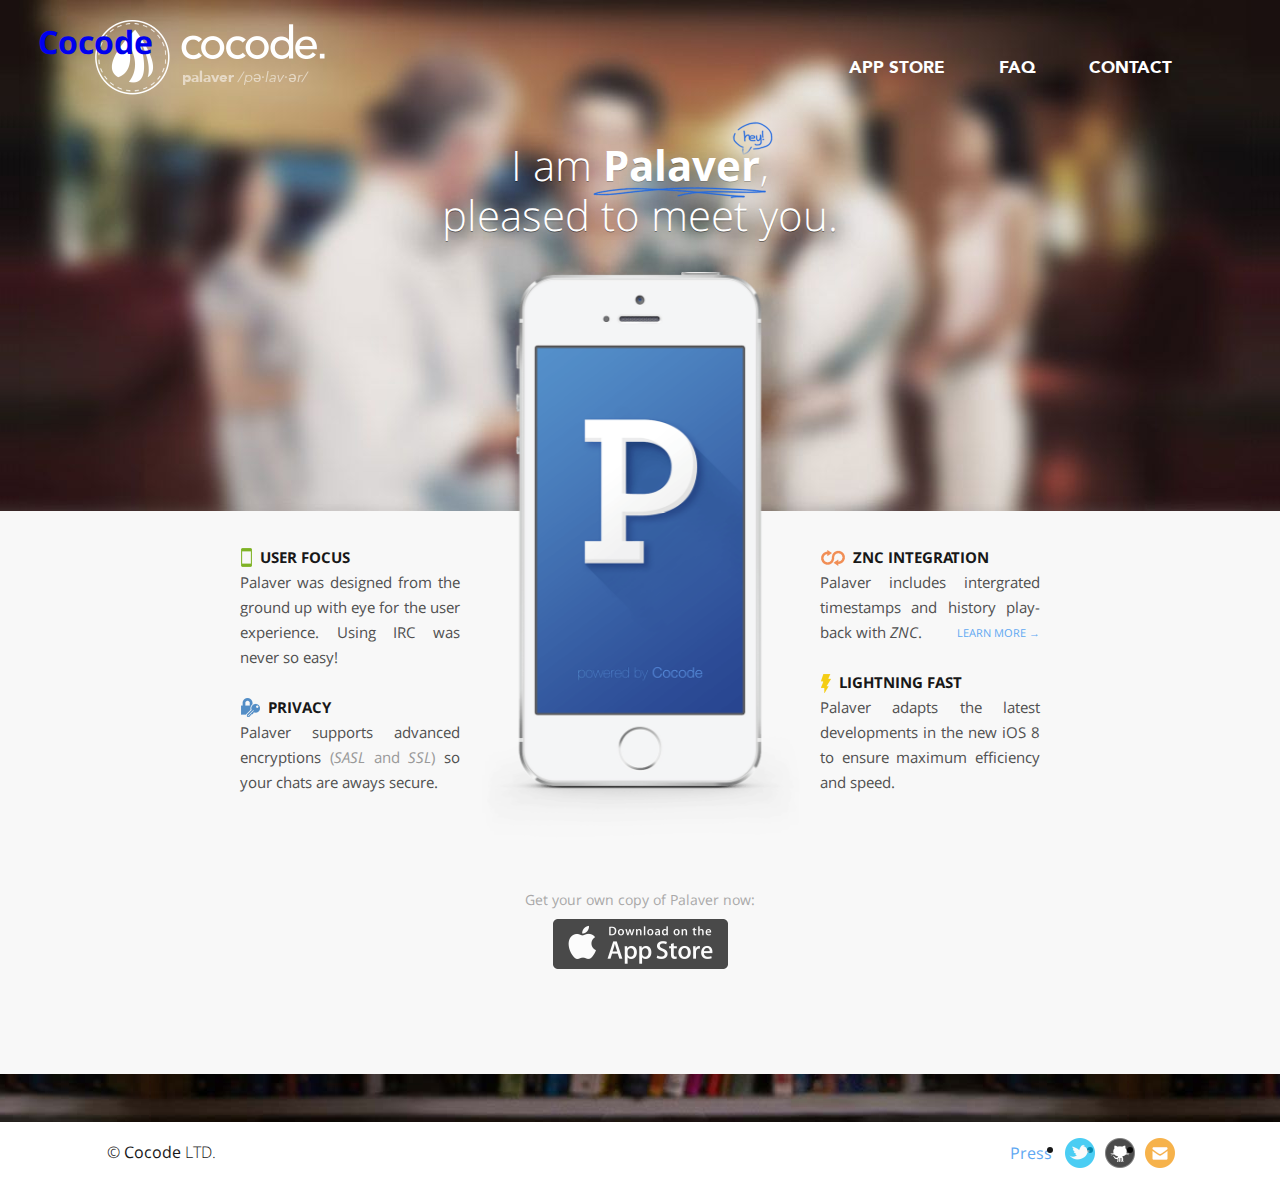
==== index.html @ 532088c6 "Improve meta tag description" ====
<!DOCTYPE html>
<html lang="en">
<head>
    <meta charset="utf-8"/>
    <meta name="viewport" content="width=device-width, initial-scale=1.0, maximum-scale=1.0, user-scalable=0" >
    <meta name="description" content="Palaver is an advanced IRC client for iPhone and iPad featuring a unique user interface which makes using IRC a pleasure. Palaver features iCloud support, ZNC push notifications, and much more.">
    <meta name="apple-itunes-app" content="app-id=538073623">
    <meta name="keywords" content="IRC, colloquy, palaver, chat, iOS, iPhone, iPad, apple, best, 2014">
    <meta name="robots" content="index, follow">

    <title>Palaver &middot; IRC Client for iPhone/iPad</title>

    <link rel="shortcut icon" href="http://cocode.org/theme/images/favicon.ico" type="image/x-icon"/>
    <link rel="publisher" href="https://plus.google.com/110121674918429631947"/>
    <link rel="stylesheet" href="/css/font/fonts.css" type="text/css"/>
    <link rel="stylesheet" href="/css/palaver.css" type="text/css"/>
</head>

<body id="iphone">
    <section>
        <header>
            <a href="/">
                <h1>Cocode</h1>
            </a>

            <ul>
                <li><a href="/">palaver <i>/p&#601;&#183;lav&#183;&#601;r/</i></a></li>
                <!--<li><a href="http://cocode.org/">website <i>/web&#183;s&#299;t/</i></a></li>-->
                <li><a href="http://cocode.org/blog">blog <i>/bl&#244;g/</i></a></li>
            </ul>

            <nav>
                <ul>
                    <li><a target="_blank" href="https://itunes.apple.com/us/app/palaver/id538073623?ls=1&mt=8">App Store</a></li>
                    <li><a href="/faq/">FAQ</a></li>
                    <li><a href="mailto:support@palaverapp.com">Contact</a></li>
                </ul>
            </nav>

            <h2>I am <mark><div class="doodle"></div>Palaver</mark>,<br />pleased to meet you.</h2>
        </header>
    </section>

    <section>
        <ul>
            <li>
                <h3>User focus</h3>
                <p>Palaver was designed from the ground up with eye for the user experience. Using IRC was never so easy!</p>
            </li>

            <li>
                <h3>Privacy</h3>
                <p>Palaver supports advanced encryptions <span>(<em>SASL</em> and <em>SSL</em>)</span> so your chats are aways secure.
            </li>

            <li>
                <h3>ZNC integration</h3>
                <p>Palaver includes intergrated timestamps and history play- back with <em>ZNC</em>.<a href="/faq/">Learn more &rarr;</a></p>
            </li>

            <li>
                <h3>Lightning fast</h3>
                <p>Palaver adapts the latest developments in the new iOS 8 to ensure maximum efficiency and speed.</p>
            </li>
        </ul>
    </section>

    <aside>
        <video></video>
    </aside>

    <section>
        <p>Get your own copy of Palaver now:</p>
        <a target="_blank" href="https://itunes.apple.com/us/app/palaver/id538073623?ls=1&mt=8">Download from the App Store</a>
    </section>

    <div class="hr">
        <canvas></canvas>
    </div>

    <!--
    <section>
        <article>
            <h2>What <mark>users</mark> think</h2>
            <blockquote>&ldquo; Best iOS IRC client - This far surpasses anything else I've use in iOS. It's easy to use, has a nice UI, and has lots of nice features. &rdquo; <span>- Pooh Bear</span></blockquote>
        </article>

        <article>
            <h2>Get in <mark>touch</mark></h2>
            <input type="text" placeholder="Name" />
            <input type="text" placeholder="Email" />
            <textarea placeholder="What's up?"></textarea>
            <input type="submit" value="Send" />
        </article>
    </section>
    -->

    <footer>
        <span>&copy; <b>Cocode</b> LTD.</span>

        <ul>
            <li><a style="background: none;text-indent: 0px;width: 45px;line-height:1.9" href="https://github.com/cocodelabs/palaver-presskit" target="_blank">Press</a></li>
            <li class="twitter"><a target="_blank" href="https://twitter.com/palaverapp">Twitter</a></li>
            <li class="github"><a target="_blank" href="https://github.com/cocodelabs">Github</a></li>
            <li class="email"><a target="_blank" href="mailto:support@palaverapp.com">Email</a></li>
        </ul>

        <canvas></canvas>
    </footer>

    <div id="loading"></div>

    <script type="text/javascript" src="/js/libs/modernizr.min.js"></script>
    <script type="text/javascript" src="js/libs/jquery.min.js"></script>
    <script type="text/javascript" src="js/script.js"></script>
</body>
</html>
---- css/font/fonts.css ----
@font-face {
    font-family: 'AvenirBlack';
    src: url('avenir_black.eot');
    src: url('avenir_black.eot') format('embedded-opentype'),
         url('avenir_black.woff') format('woff'),
         url('avenir_black.ttf') format('truetype'),
         url('avenir_black.svg#AvenirBlack') format('svg');
}

@font-face {
    font-family: 'AvenirItalic';
    src: url('avenirnextltproit.eot');
    src: url('avenirnextltproit.eot') format('embedded-opentype'),
         url('avenirnextltproit.woff') format('woff'),
         url('avenirnextltproit.ttf') format('truetype'),
         url('avenirnextltproit.svg#AvenirNextLTProItalic') format('svg');
}

@font-face {
  font-family: 'Open Sans';
  font-style: normal;
  font-weight: 300;
  src: local('Open Sans Light'), local('OpenSans-Light'), url(DXI1ORHCpsQm3Vp6mXoaTaRDOzjiPcYnFooOUGCOsRk.woff) format('woff');
}
@font-face {
  font-family: 'Open Sans';
  font-style: normal;
  font-weight: 400;
  src: local('Open Sans'), local('OpenSans'), url(cJZKeOuBrn4kERxqtaUH3bO3LdcAZYWl9Si6vvxL-qU.woff) format('woff');
}
@font-face {
  font-family: 'Open Sans';
  font-style: normal;
  font-weight: 700;
  src: local('Open Sans Bold'), local('OpenSans-Bold'), url(k3k702ZOKiLJc3WVjuplzKRDOzjiPcYnFooOUGCOsRk.woff) format('woff');
}
@font-face {
  font-family: 'Open Sans';
  font-style: italic;
  font-weight: 300;
  src: local('Open Sans Light Italic'), local('OpenSansLight-Italic'), url(PRmiXeptR36kaC0GEAetxvR_54zmj3SbGZQh3vCOwvY.woff) format('woff');
}
@font-face {
  font-family: 'Open Sans';
  font-style: italic;
  font-weight: 400;
  src: local('Open Sans Italic'), local('OpenSans-Italic'), url(xjAJXh38I15wypJXxuGMBrrIa-7acMAeDBVuclsi6Gc.woff) format('woff');
}
@font-face {
  font-family: 'Open Sans';
  font-style: italic;
  font-weight: 700;
  src: local('Open Sans Bold Italic'), local('OpenSans-BoldItalic'), url(PRmiXeptR36kaC0GEAetxhbnBKKEOwRKgsHDreGcocg.woff) format('woff');
}
---- css/palaver.css ----
/* General */
html {
    -webkit-text-size-adjust:100%;
    -ms-text-size-adjust:100%;
    -webkit-font-smoothing:antialiased;
    text-rendering:optimizeLegibility;
}

body { 
    width: 1090px; /* 75% */
    margin: 20px auto 0 auto;
    padding: 0;
    background: #f8f8f8;
    font-family:'Open Sans', sans-serif;
    color: #181818;
    font-weight:400;
    font-style:normal;
    font-size: 16px;
}

a {
    text-decoration:none;

    -webkit-transition: opacity 0.3s ease-in-out, color 0.3s ease-in-out, background 0.3s ease-in-out, border-bottom 0.3s ease-in-out;
    -moz-transition: opacity 0.3s ease-in-out, color 0.3s ease-in-out, background 0.3s ease-in-out, border-bottom 0.3s ease-in-out;
    -o-transition: opacity 0.3s ease-in-out, color 0.3s ease-in-out, background 0.3s ease-in-out, border-bottom 0.3s ease-in-out;
    transition: opacity 0.3s ease-in-out, color 0.3s ease-in-out, background 0.3s ease-in-out, border-bottom 0.3s ease-in-out;
}

ol a {
    color: #3fa2ee;
}

ol a:hover{
    color: #2f88cd;
}


* {
    -webkit-touch-callout:text;
    -webkit-user-select:text;
    -khtml-user-select:text;
    -moz-user-select:text;
    -ms-user-select:text;
    user-select:text;
}

header h1,
section:last-of-type article:nth-of-type(2) h2 mark::before,
section:last-of-type input,
footer ul li a {
    background: url(../images/sprite.png) no-repeat;
    background-size: 512px 801px;
}

/* Header */
section:first-child {
    position: absolute;
    top: 0;
    left: 0;
    right: 0;
    width: 100%;
    height: 511px;
    overflow: hidden;
    text-align: center;
    clear: both;
    float: left;
    background: url(../images/bg_middle.jpg), url(../images/bg_repeat.jpg);
    background-repeat: no-repeat, repeat-x;
    background-position: center top, center top;
}

body#faq section:first-child {
        height: 320px;
}

header {
    width: 1090px;
    display: inline-block;
    margin: 20px auto;
}

header h1 {
    text-indent: -100%;
    background-position: 0px -726px;
    width: 230px;
    height: 75px;
    float: left;
    margin: 0;
    padding: 0;
}

header > ul {
    position: absolute;
    padding: 0;
    margin: 0;
    list-style: none;
    text-align: left;
    z-index: 2;
}

header > ul li {
    color: #e6d9c6;
    font-family: 'AvenirBlack', sans-serif;
    display: none;
    padding: 6px 0;
    margin: 0 0 0 87px;
    font-size: 15px;
    white-space: nowrap;
    opacity: 0;
    -webkit-transition: opacity 0.5s ease-in-out;
    -moz-transition: opacity 0.5s ease-in-out;
    -o-transition: opacity 0.5s ease-in-out;
    transition: opacity 0.5s ease-in-out;
}

header > ul li:first-child a {
    padding: 41px 0 0 87px;
    margin: 0 0 0 -87px;
    display: block;
}

header > ul li a {
    color: #e6d9c6;
    font-family: 'AvenirBlack', sans-serif;
    font-size: 15px;
}

header > ul:hover li {
    width: 142px;
    display: block;
    
    border-bottom: 1px solid rgba(255, 255, 255, 0.2);
    opacity: 1;
}

header > ul:hover li:last-child {
    border-bottom: none;
}

header > ul:hover li:hover a {
    color: #fff;
}

header > ul li:first-child {
    display: block;
    opacity: 1;
}

header > ul li i {
    font-style: normal;
    font-family: 'AvenirItalic', sans-serif;
}

header nav ul {
    font-family: 'AvenirBlack', sans-serif;
    list-style: none;
    float: right;
    opacity: 1;
}

header nav li {
    float: left;
    margin: 20px 0 0 28px;
}

header nav li:first-child {
    margin: 20px 0 0 0;
}

header nav li a:hover {
    background: rgba(255, 255,255, 0.2);
}

header nav li a {
    text-transform: uppercase;
    font-size: 17px;
    color: #fff;
    padding: 5px 13px 3px 13px;
    border-radius: 30px;
}

header h2 {
    font-weight: 300;
    font-size: 42px;
    line-height: 50px;
    color: #fff;
    text-shadow: 0px 1px 0px rgba(0,0,0,0.4);
    margin: 120px 0 0 0;
}

body#faq header h2 { margin: 107px 0 0 0; }

header h2 mark .doodle {
    content: "";
    background: url(../images/palaver_doodle.png) no-repeat center;
    background-size: 100% 100%;
    width: 242px;
    height: 138px;
    display: inline-block;
    position: absolute;
    margin: -45px 0 0 -42px;
}

mark {
    font-weight: 700;
    background: none;
    color: inherit;
}

/* Content part */
section:nth-of-type(2) {
    margin: 500px 0 0 0;
    float: left;
    width: 100%;
}

body#faq section:nth-of-type(2) { margin: 315px 0 0 0; }

section:nth-of-type(2) ul {
    list-style: none;
    padding: 0;
    margin: 0;
}

body#iphone section:nth-of-type(2) ul {
    width: 800px;
    margin: 0 auto;
}

section:nth-of-type(2) ul li {
    width: 220px;
    text-align: justify;
    float: left;
    font-size: 15px;
    line-height: 25px;
}

section:nth-of-type(2) ul li:nth-of-type(2) { clear: left; }
section:nth-of-type(2) ul li:nth-of-type(3),
section:nth-of-type(2) ul li:nth-of-type(4) { float: right; }
section:nth-of-type(2) ul li:nth-of-type(3) { margin-top: -150px; }
section:nth-of-type(2) ul li:nth-of-type(4) { margin-top: -25px; }

section:nth-of-type(2) ul li p {
    color: #505050;
    padding: 0;
    margin: 0;
}

section:nth-of-type(2) ul li p span {
    color: #9a9a9a;
}

section:nth-of-type(2) ul li p a {
    display: inline-block;
    float: right;
    font-size: 11px;
    color: #5fa8f2;
    text-transform: uppercase;
}

section:nth-of-type(2) ul li p a:hover {
    color: #3e6aad;
}

section:nth-of-type(2) ul li h3 {
    text-transform: uppercase;
    font-size: 15px;
    padding: 0;
    margin: 25px 0 0 0;
}

section:nth-of-type(2) ul li:nth-of-type(1) h3::before { 
    content: "";
    background: url(../images/icon_userfocus.png);
    background-size: 100% 100%;
    width: 11px;
    height: 19px;
    display: inline-block;
    margin: 0 8px -4px 1px;
}

section:nth-of-type(2) ul li:nth-of-type(2) h3::before { 
    content: "";
    background: url(../images/icon_privacy.png);
    background-size: 100% 100%;
    width: 19px;
    height: 19px;
    display: inline-block;
    margin: 0 8px -4px 1px;
}

section:nth-of-type(2) ul li:nth-of-type(3) h3::before { 
    content: "";
    background: url(../images/icon_znc.png);
    background-size: 100% 100%;
    width: 24px;
    height: 16px;
    display: inline-block;
    margin: 0 8px -3px 1px;
}

section:nth-of-type(2) ul li:nth-of-type(4) h3::before { 
    content: "";
    background: url(../images/icon_performance.png);
    background-size: 100% 100%;
    width: 10px;
    height: 19px;
    display: inline-block;
    margin: 0 8px -5px 1px;
}

/* iphone and ipad models */
body#iphone aside {
    background: url(../images/iphone.png) no-repeat center;
    background-size: 100% 100%;
    width: 320px;
    height: 566px;
    margin: 252px auto 0 auto;
    left: 0;
    right: 0;
    position: absolute;
    z-index: 2;
}

/*temporary till video is actually made */
video { display: none; }

/* download now button */
section:nth-of-type(3) {
    float: left;
    width:100%;
    text-align: center;
    padding: 60px 0 60px 0;
}

section:nth-of-type(3) p {
    color: #a9a8a8;
    font-size:14px;
    margin: 10px 0 10px 0;
}

section:nth-of-type(3) a {
    background: url(../images/appstore.png);
    background-size: 100% 100%;
    width: 175px;
    height: 50px;
    display: inline-block;
    text-indent: -500px;
    overflow: hidden;
    opacity: 0.7;
}

section:nth-of-type(3) a:hover {
    opacity: 1;
}

/* Horizontal line */
.hr {
    margin: 0 0 48px 0;
    width: 100%;
    float: left;
}

.hr > canvas {
    display: block;
    position: absolute;
    left: 0;
    right: 0;
    width: 100%;
    padding: 0;
    background: url(../images/background_repeatable.jpg);
    background-position: center 235px;
    border: none;
    height: 50px;
    z-index: -2;
}


/* prefooter */
section:last-of-type {
    float: left;
    display: block;
    margin: 25px 0 40px 0;
}

section:last-of-type article:nth-of-type(1){
    float: left;
    width: 50%;
}

section:last-of-type article:nth-of-type(2){
    float: right;
    width: 50%;
}

section:last-of-type h2 {
    font-weight: 300;
    font-size: 25px;
    margin: 0 15px 15px 15px;
    padding: 0;
}

section:last-of-type article:nth-of-type(2) h2 mark::before {
    content: "";
    background-position: -382px -607px;
    width: 51px;
    height: 32px;
    display: block;
    position: absolute;
    margin: -40px 0 0 113px;
}

section:last-of-type blockquote {
    padding: 0;
    margin: 0;
    font-size: 16px;
    font-style: italic;
    margin: 5px 40px 0 15px;
    line-height: 30px;
}

section:last-of-type blockquote span {
    float: right;
    display: block;
    margin: 5px 10px 0 0;
    font-style: normal;
    font-size: 15px;
    font-weight: bold;
}

section:last-of-type input, section:last-of-type textarea {
    display: block;
    background-color: #eee;
    border-radius: 3px;
    border: none;
    outline: none;
    padding: 7px 15px 7px 33px;
    margin: 5px 15px 0 15px;
    font-size: 16px;
    font-family: 'Open Sans', sans-serif;
}

section:last-of-type input:nth-of-type(1){
    background-position: -396px -722px;
}

section:last-of-type input:nth-of-type(2){
    background-position: -396px -696px;
}

section:last-of-type textarea {
    width: 94%;
    -webkit-box-sizing: border-box;
    -moz-box-sizing: border-box;
    box-sizing: border-box;
    display: block;
    padding: 7px 15px 7px 15px;
}

section:last-of-type input:nth-of-type(3) {
    background: #ddd;
    border: none;
    border-radius: 5px;
    padding: 9px 18px;
    margin: -47px 30px 1px 0;
    float: right;
    display: block;
    outline: none;

    color: #999;
    font-weight: bold;
    font-family: 'Open Sans', sans-serif;
    font-size: 13px;
    text-transform: uppercase;
    cursor: pointer;

    -webkit-transition: color 0.3s ease-in-out, background 0.3s ease-in-out, border-bottom 0.3s ease-in-out;
    -moz-transition: color 0.3s ease-in-out, background 0.3s ease-in-out, border-bottom 0.3s ease-in-out;
    -o-transition: color 0.3s ease-in-out, background 0.3s ease-in-out, border-bottom 0.3s ease-in-out;
    transition: color 0.3s ease-in-out, background 0.3s ease-in-out, border-bottom 0.3s ease-in-out;
}

section:last-of-type input:nth-of-type(3):hover {
    background: #e18345;
    color: #fff;
}

section:last-of-type input:nth-of-type(3):active {
    background: #ef9052;
}


 /*footer */
footer {
    background: #fff;
    display: inline-block;
    width: 100%;
}

footer span {
    font-weight: 300;
    margin-top: 19px;
    display: block;
    float: left;
    padding: 0 0 0 12px;
}

footer canvas {
    background: #fff;
    width: 100%;
    height: 60px;
    left: 0;
    position: absolute;
    z-index: -2;
    box-shadow: 0px 0px 2px rgba(0, 0, 0, 0.3);
}

footer ul {
    float: right;
    margin: 16px 0px 0 0;
    padding: 0;
}

footer ul li {
    float: left;
}

footer ul li a {
    width: 30px;
    height: 30px;
    display: block;
    text-indent: -500px;
    overflow: hidden;
    margin-right: 10px;
    color: #5fa8f2;

    -webkit-transition: all 0.3s ease-in-out;
    -moz-transition: all 0.3s ease-in-out;
    -o-transition: all 0.3s ease-in-out;
    transition: all 0.3s ease-in-out;
}

footer ul li a:hover {
    color: #3e6aad;
}

footer ul li:first-child {
    list-style: none;
}

footer ul li:first-child a {
    width: 95px;
}

footer ul li:first-child img {
    width: 100% !important;
    height: 100% !important;
    float: left;
}
footer ul li.facebook a { background-position: -422px -216px; opacity: 0.7; }
footer ul li.github a { background-position: -452px -216px; opacity: 0.7; }
footer ul li.twitter a { background-position: -482px -216px; opacity: 0.7;}
footer ul li.dribble a { background-position: -392px -216px; opacity: 0.7;}
footer ul li.email a { background-position: -392px -276px; opacity: 0.7;}
footer ul li a:hover { opacity: 1; }

#loading {
    position: fixed;
    display: block;
    height: 5px;
    width: 0%;
    top: 0;
    left: 0;
    background: #3e6aad;
    opacity: 1;

    -webkit-transition: width 1s ease-in-out, opacity 0.4s ease-in-out;
    -moz-transition: width 1s ease-in-out, opacity 0.4s ease-in-out;
    -o-transition: width 1s ease-in-out, opacity 0.4s ease-in-out;
    transition: width 1s ease-in-out, opacity 0.4s ease-in-out;
}

#loading.animate {
    width: 100%;
}

#loading.fade {
    opacity: 0;
}

mark {
    font-weight: 700;
    background: none;
    color: inherit;
}

/* FAQ */
body#faq ol {
    -moz-column-count:3;
    -webkit-column-count:3;
    column-count:3;
    padding: 0;
    margin: 0;
}

body#faq ol li { display: inline-block; }
body#faq ol li h3 { padding: 0; margin: 0; }
body#faq ol li p { color: #505050; padding: 0; margin: 7px 0 25px;}


@media screen and (max-width: 1090px) {
    body { 
        width: 860px;
    }

    header {
        width: 860px;
    }

    section:last-of-type input:nth-of-type(3) {
        margin: -47px 25px 1px 0;
    }
}


@media screen and (max-width: 860px) {
    body { 
        width: 650px;
    }

    header {
        width: 650px;
    }

    header h1 {
        width: 75px;
    }

    header > ul {
        display: none;
    }

    body#iphone section:nth-child(2) ul {
        width: 650px;
        margin: 0 auto;
    }

    body#iphone section:nth-child(2) ul li {
        width: 170px;
    }

    body#iphone section:nth-child(2) ul li:nth-of-type(3){
        margin-top: -176px;
    }

    body#iphone aside {
        margin-top: 280px;
    }

    section:last-of-type input:nth-of-type(3) {
        margin: -47px 17px 1px 0 !important;
    }

    body#faq ol {
        -moz-column-count:2;
        -webkit-column-count:2;
        column-count:2;    
    }
}

@media screen and (max-width: 650px) {
    body { 
        width: 95%;
    }

    header {
        width: 95%;
    }

    header h1 {
        background-size: 384px 600px;
        background-position: 0px -544px;
        width: 56px;
        height: 56px;
        margin: 15px auto -70px auto;
        float: none;
        text-indent: -999px;
    }

    header > ul {
        display: none;
    }

    header nav {
        width: 0px;
        position: absolute;
        top: 40px;
        right: 10px;
        z-index: 9999;
    }

    header nav li {
        float: right;
        white-space: nowrap;
        position: relative;
        right: -200px;
    }

    header nav li a {
        background: rgba(0,0,0,0.4);
    }

    header nav li a:hover {
        background: rgba(0,0,0,0.6);
    }

    header nav li.show {
        right: 0px;
    }

    header nav:after{
        content: "☰";
        color: #fff;
        font-size: 30px;
        position: absolute;
        display: block !important;
        right: 10px;
        top: -30px;
    }

    body#iphone section:nth-child(2) ul {
        display:none;
    }

    #iphone section:last-of-type {
        margin: 300px 0 0 0;
    }

    section:last-of-type article:nth-of-type(1){
        float: left;
        width: 100%;
    }

    section:last-of-type article blockquote {
        padding: 0;
        margin: 0 15px;
    }

    section:last-of-type article:nth-of-type(2) {
        display: none;
    }

    body#faq ol {
        -moz-column-count:1;
        -webkit-column-count:1;
        column-count:1;    
    }
}

ol li h3 {
    line-height: 1.2 !important;
}
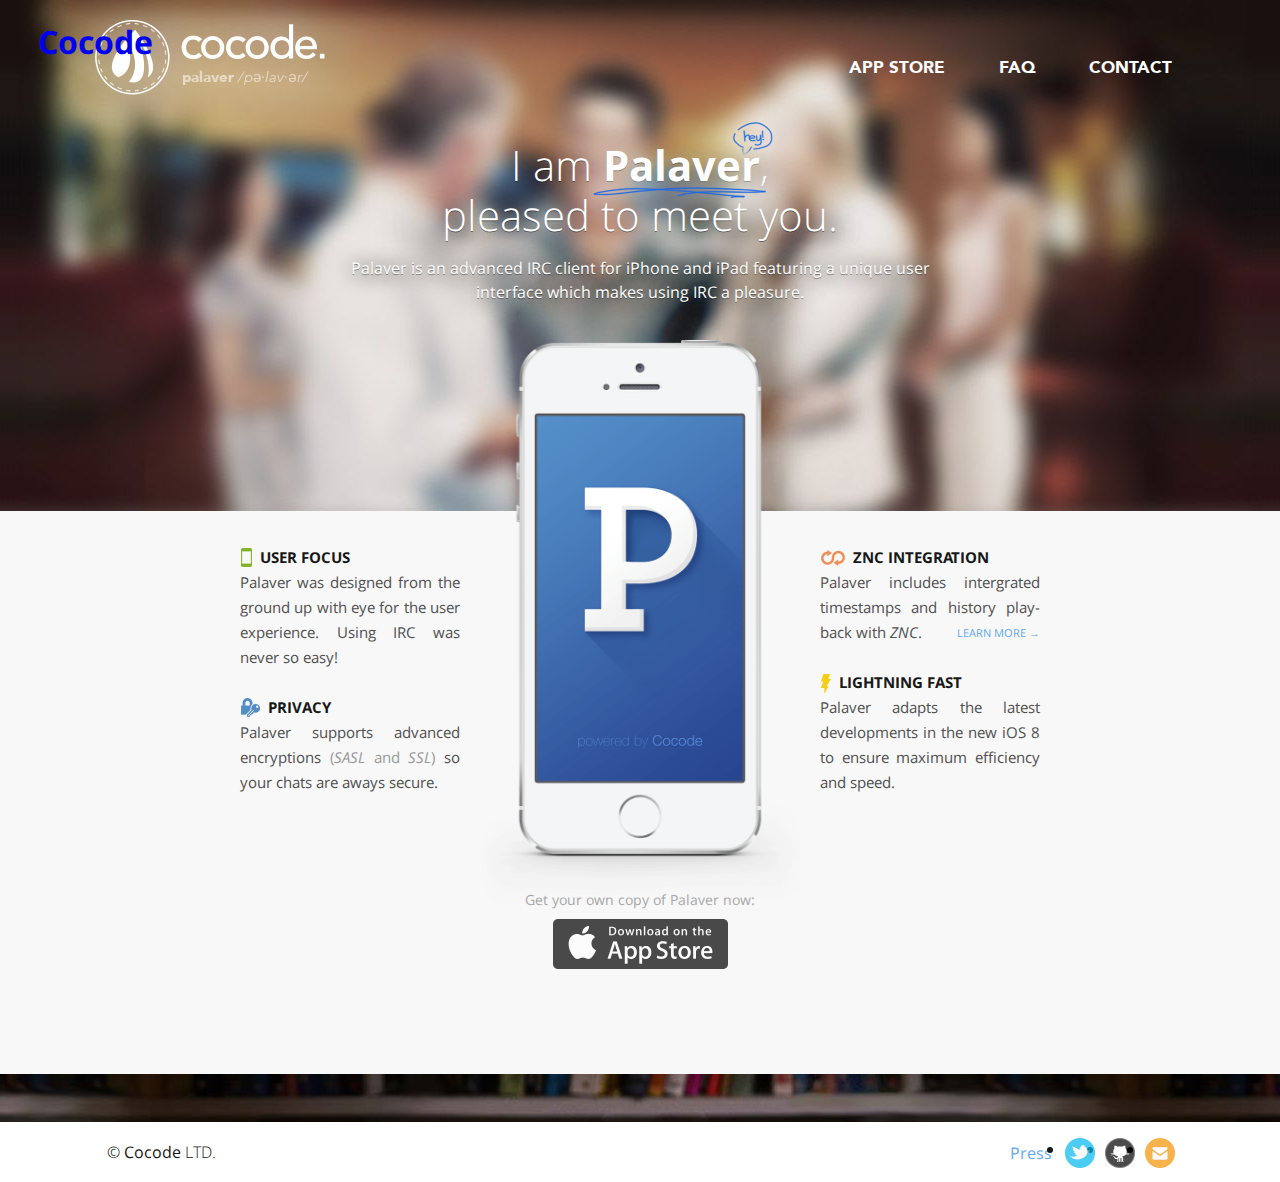
==== commit 9e3359b5: "Add small subtext with explanation what palaver is" ====
--- a/index.html
+++ b/index.html
@@ -5,7 +5,7 @@
     <meta name="viewport" content="width=device-width, initial-scale=1.0, maximum-scale=1.0, user-scalable=0" >
     <meta name="description" content="Palaver is an advanced IRC client for iPhone and iPad featuring a unique user interface which makes using IRC a pleasure. Palaver features iCloud support, ZNC push notifications, and much more.">
     <meta name="apple-itunes-app" content="app-id=538073623">
-    <meta name="keywords" content="IRC, colloquy, palaver, chat, iOS, iPhone, iPad, apple, best, 2014">
+    <meta name="keywords" content="IRC, client, colloquy, palaver, chat, iOS, iPhone, iPad, apple, best, 2014">
     <meta name="robots" content="index, follow">
 
     <title>Palaver &middot; IRC Client for iPhone/iPad</title>
@@ -38,6 +38,7 @@
             </nav>
 
             <h2>I am <mark><div class="doodle"></div>Palaver</mark>,<br />pleased to meet you.</h2>
+            <p>Palaver is an advanced IRC client for iPhone and iPad featuring a unique user interface which makes using IRC a pleasure.</p>
         </header>
     </section>
 
--- a/css/palaver.css
+++ b/css/palaver.css
@@ -189,6 +189,15 @@
     margin: 120px 0 0 0;
 }
 
+header > p {
+    text-shadow: 0px 1px 20px rgba(0,0,0,1), 0px 1px 0px rgba(0,0,0,0.4);
+    color: white;
+    max-width: 600px;
+    margin-left: auto;
+    margin-right: auto;
+    line-height: 150%;
+}
+
 body#faq header h2 { margin: 107px 0 0 0; }
 
 header h2 mark .doodle {
@@ -317,7 +326,7 @@
     background-size: 100% 100%;
     width: 320px;
     height: 566px;
-    margin: 252px auto 0 auto;
+    margin: 320px auto 0 auto;
     left: 0;
     right: 0;
     position: absolute;
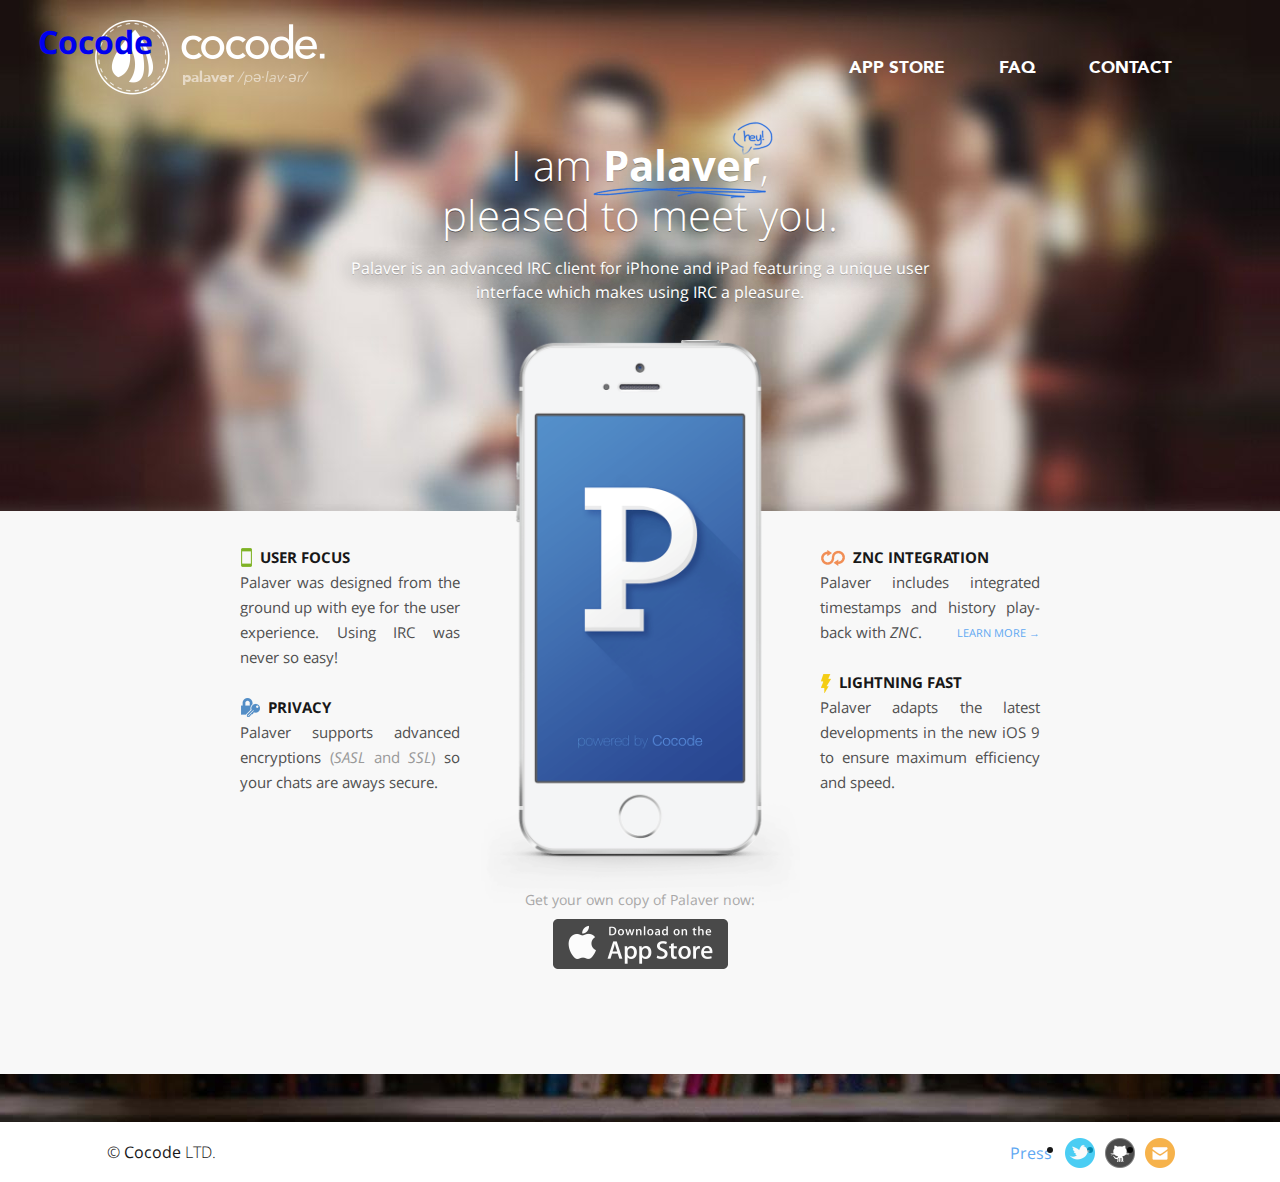
==== commit 428b7f6f: "Fix typo" ====
--- a/index.html
+++ b/index.html
@@ -56,12 +56,12 @@
 
             <li>
                 <h3>ZNC integration</h3>
-                <p>Palaver includes intergrated timestamps and history play- back with <em>ZNC</em>.<a href="/faq/">Learn more &rarr;</a></p>
+                <p>Palaver includes integrated timestamps and history play- back with <em>ZNC</em>.<a href="/faq/">Learn more &rarr;</a></p>
             </li>
 
             <li>
                 <h3>Lightning fast</h3>
-                <p>Palaver adapts the latest developments in the new iOS 8 to ensure maximum efficiency and speed.</p>
+                <p>Palaver adapts the latest developments in the new iOS 9 to ensure maximum efficiency and speed.</p>
             </li>
         </ul>
     </section>
--- a/css/palaver.css
+++ b/css/palaver.css
@@ -190,7 +190,7 @@
 }
 
 header > p {
-    text-shadow: 0px 1px 20px rgba(0,0,0,1), 0px 1px 0px rgba(0,0,0,0.4);
+    text-shadow: 0px 1px 20px rgba(0,0,0,1), 0px 1px 0px rgba(0,0,0,0.2);
     color: white;
     max-width: 600px;
     margin-left: auto;
@@ -665,7 +665,7 @@
     }
 
     body#iphone aside {
-        margin-top: 280px;
+        margin-top: 320px;
     }
 
     section:last-of-type input:nth-of-type(3) {
@@ -686,6 +686,10 @@
 
     header {
         width: 95%;
+    }
+
+    body#iphone aside {
+        margin-top: 400px;
     }
 
     header h1 {
@@ -744,7 +748,7 @@
     }
 
     #iphone section:last-of-type {
-        margin: 300px 0 0 0;
+        margin: 380px 0 0 0;
     }
 
     section:last-of-type article:nth-of-type(1){
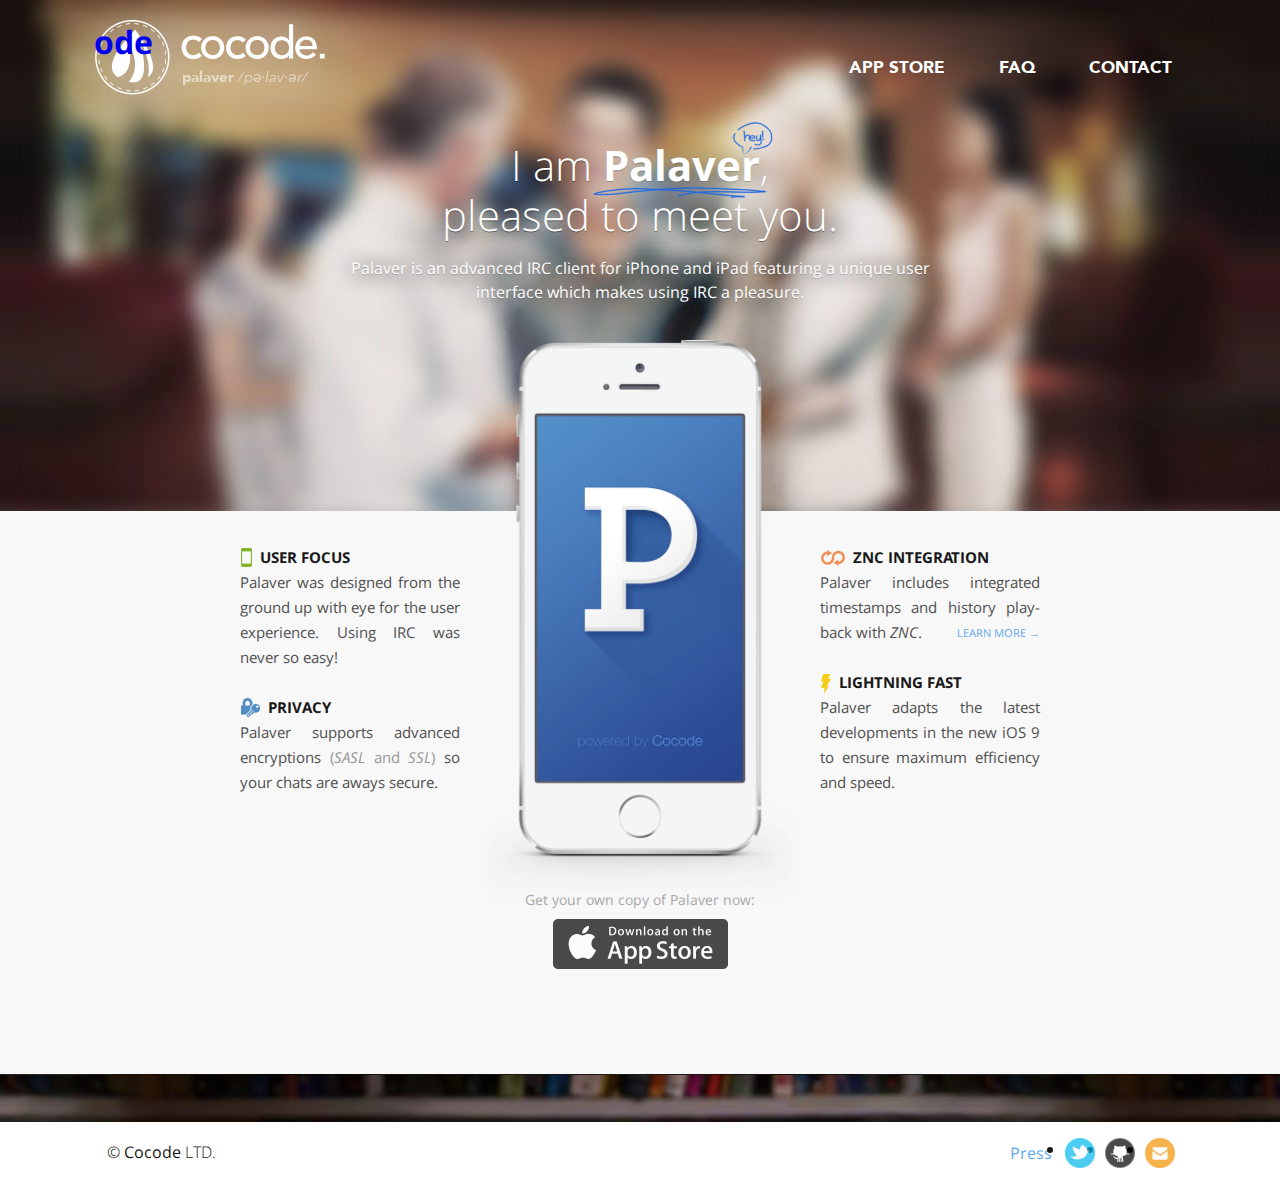
==== commit 98388ad2: "Include official cocode website in logo-menu" ====
--- a/index.html
+++ b/index.html
@@ -10,7 +10,7 @@
 
     <title>Palaver &middot; IRC Client for iPhone/iPad</title>
 
-    <link rel="shortcut icon" href="http://cocode.org/theme/images/favicon.ico" type="image/x-icon"/>
+    <link rel="shortcut icon" href="https://cocode.org/theme/images/favicon.ico" type="image/x-icon"/>
     <link rel="publisher" href="https://plus.google.com/110121674918429631947"/>
     <link rel="stylesheet" href="/css/font/fonts.css" type="text/css"/>
     <link rel="stylesheet" href="/css/palaver.css" type="text/css"/>
@@ -25,8 +25,8 @@
 
             <ul>
                 <li><a href="/">palaver <i>/p&#601;&#183;lav&#183;&#601;r/</i></a></li>
-                <!--<li><a href="http://cocode.org/">website <i>/web&#183;s&#299;t/</i></a></li>-->
-                <li><a href="http://cocode.org/blog">blog <i>/bl&#244;g/</i></a></li>
+                <li><a href="https://cocode.org/">website <i>/web&#183;s&#299;t/</i></a></li>
+                <li><a href="https://cocode.org/blog">blog <i>/bl&#244;g/</i></a></li>
             </ul>
 
             <nav>
--- a/css/palaver.css
+++ b/css/palaver.css
@@ -43,14 +43,6 @@
     -moz-user-select:text;
     -ms-user-select:text;
     user-select:text;
-}
-
-header h1,
-section:last-of-type article:nth-of-type(2) h2 mark::before,
-section:last-of-type input,
-footer ul li a {
-    background: url(../images/sprite.png) no-repeat;
-    background-size: 512px 801px;
 }
 
 /* Header */
@@ -82,12 +74,14 @@
 
 header h1 {
     text-indent: -100%;
-    background-position: 0px -726px;
+    background: url(../images/logo.png);
+    background-size: 230px 75px;
     width: 230px;
     height: 75px;
     float: left;
     margin: 0;
     padding: 0;
+    overflow: hidden;
 }
 
 header > ul {
@@ -380,7 +374,7 @@
     width: 100%;
     padding: 0;
     background: url(../images/background_repeatable.jpg);
-    background-position: center 235px;
+    background-position: center center;
     border: none;
     height: 50px;
     z-index: -2;
@@ -537,6 +531,8 @@
 }
 
 footer ul li a {
+    background: url(../images/social.png);
+    background-size: 120px 30px;
     width: 30px;
     height: 30px;
     display: block;
@@ -568,11 +564,11 @@
     height: 100% !important;
     float: left;
 }
-footer ul li.facebook a { background-position: -422px -216px; opacity: 0.7; }
-footer ul li.github a { background-position: -452px -216px; opacity: 0.7; }
-footer ul li.twitter a { background-position: -482px -216px; opacity: 0.7;}
-footer ul li.dribble a { background-position: -392px -216px; opacity: 0.7;}
-footer ul li.email a { background-position: -392px -276px; opacity: 0.7;}
+footer ul li.facebook a { background-position: -30px 0px; opacity: 0.7; }
+footer ul li.github a { background-position: -60px 0px; opacity: 0.7; }
+footer ul li.twitter a { background-position: -90px 0px; opacity: 0.7;}
+footer ul li.dribble a { background-position: 0px 0px; opacity: 0.7;}
+footer ul li.email a { background-position: 0px 0px; opacity: 0.7;}
 footer ul li a:hover { opacity: 1; }
 
 #loading {
@@ -693,8 +689,7 @@
     }
 
     header h1 {
-        background-size: 384px 600px;
-        background-position: 0px -544px;
+        background-size: 172px 56px;
         width: 56px;
         height: 56px;
         margin: 15px auto -70px auto;
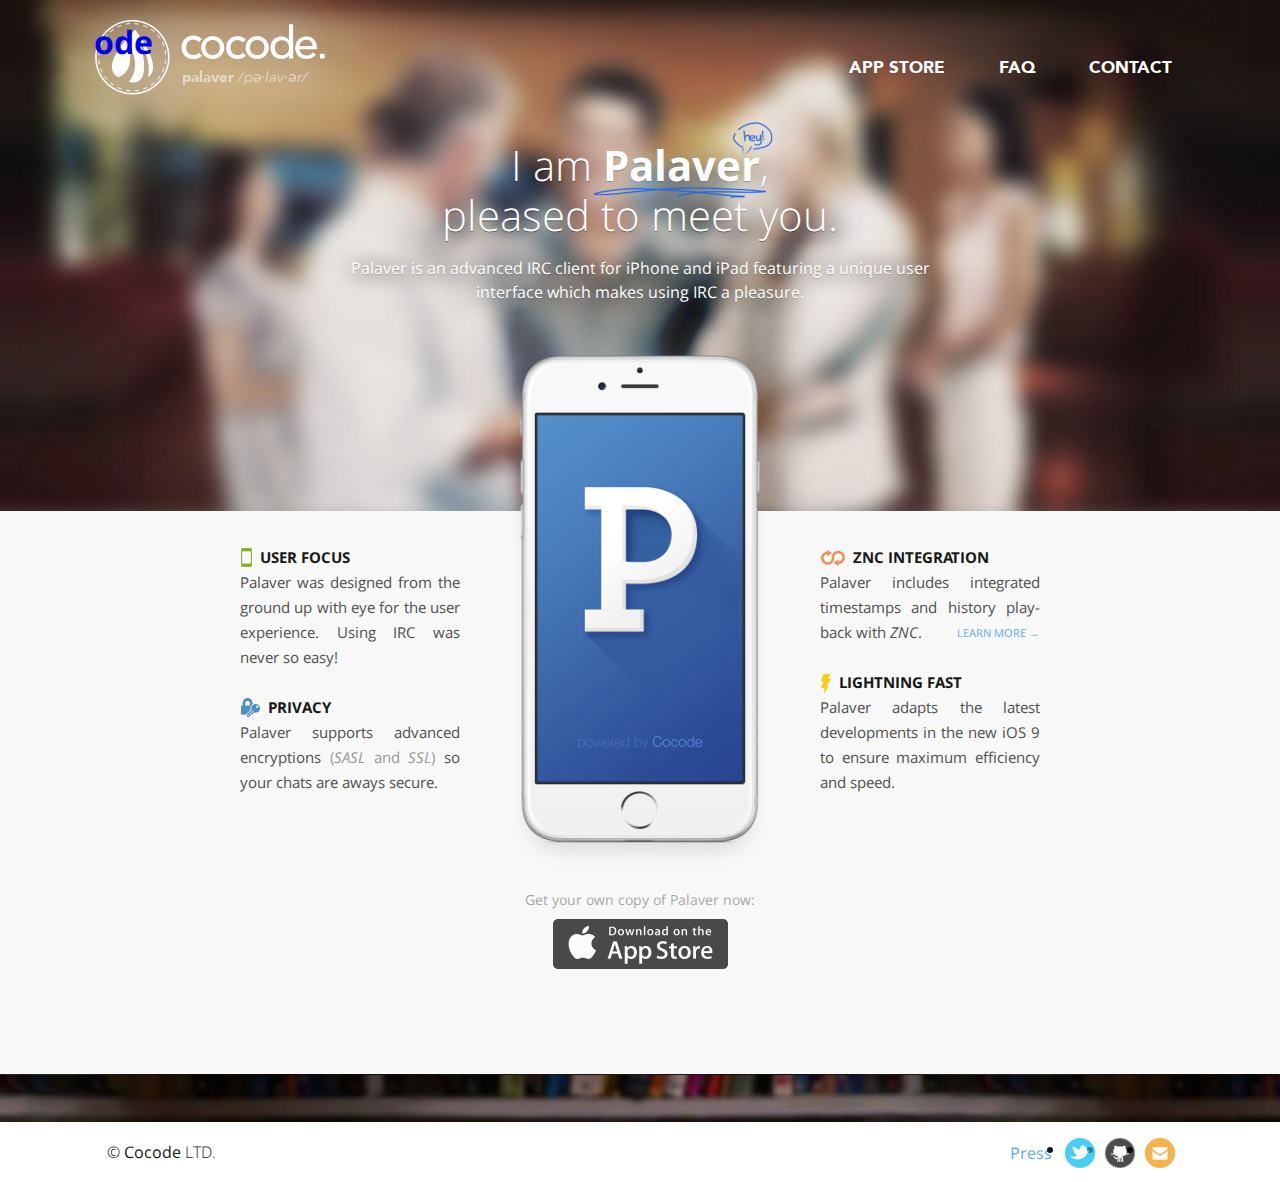
==== commit 0dd904af: "Obfuscate mail addresses" ====
--- a/index.html
+++ b/index.html
@@ -33,7 +33,7 @@
                 <ul>
                     <li><a target="_blank" href="https://itunes.apple.com/us/app/palaver/id538073623?ls=1&mt=8">App Store</a></li>
                     <li><a href="/faq/">FAQ</a></li>
-                    <li><a href="mailto:support@palaverapp.com">Contact</a></li>
+                    <li><a href="mailto:&#115;&#117;&#112;&#112;&#111;&#114;&#116;&#064;&#112;&#097;&#108;&#097;&#118;&#101;&#114;&#097;&#112;&#112;&#046;&#099;&#111;&#109;">Contact</a></li>
                 </ul>
             </nav>
 
@@ -103,7 +103,7 @@
             <li><a style="background: none;text-indent: 0px;width: 45px;line-height:1.9" href="https://github.com/cocodelabs/palaver-presskit" target="_blank">Press</a></li>
             <li class="twitter"><a target="_blank" href="https://twitter.com/palaverapp">Twitter</a></li>
             <li class="github"><a target="_blank" href="https://github.com/cocodelabs">Github</a></li>
-            <li class="email"><a target="_blank" href="mailto:support@palaverapp.com">Email</a></li>
+            <li class="email"><a target="_blank" href="mailto:&#115;&#117;&#112;&#112;&#111;&#114;&#116;&#064;&#112;&#097;&#108;&#097;&#118;&#101;&#114;&#097;&#112;&#112;&#046;&#099;&#111;&#109;">Email</a></li>
         </ul>
 
         <canvas></canvas>
--- a/css/palaver.css
+++ b/css/palaver.css
@@ -602,7 +602,7 @@
 }
 
 /* FAQ */
-body#faq ol {
+body#faq > section > ol {
     -moz-column-count:3;
     -webkit-column-count:3;
     column-count:3;
@@ -610,11 +610,14 @@
     margin: 0;
 }
 
-body#faq ol li { display: inline-block; }
-body#faq ol li h3 { padding: 0; margin: 0; }
-body#faq ol li p { color: #505050; padding: 0; margin: 7px 0 25px;}
-
-
+body#faq > section > ol > li { display: inline-block; }
+body#faq > section > ol > li h3 { padding: 0; margin: 0; }
+body#faq > section > ol > li p { color: #505050; padding: 0; margin: 7px 0 25px;}
+
+body#faq > section > ol ol li {
+    color: #505050;
+    margin: 0 0 0 -17px;
+}
 @media screen and (max-width: 1090px) {
     body { 
         width: 860px;
@@ -668,7 +671,7 @@
         margin: -47px 17px 1px 0 !important;
     }
 
-    body#faq ol {
+    body#faq > section > ol {
         -moz-column-count:2;
         -webkit-column-count:2;
         column-count:2;    
@@ -760,7 +763,7 @@
         display: none;
     }
 
-    body#faq ol {
+    body#faq > section > ol {
         -moz-column-count:1;
         -webkit-column-count:1;
         column-count:1;    
